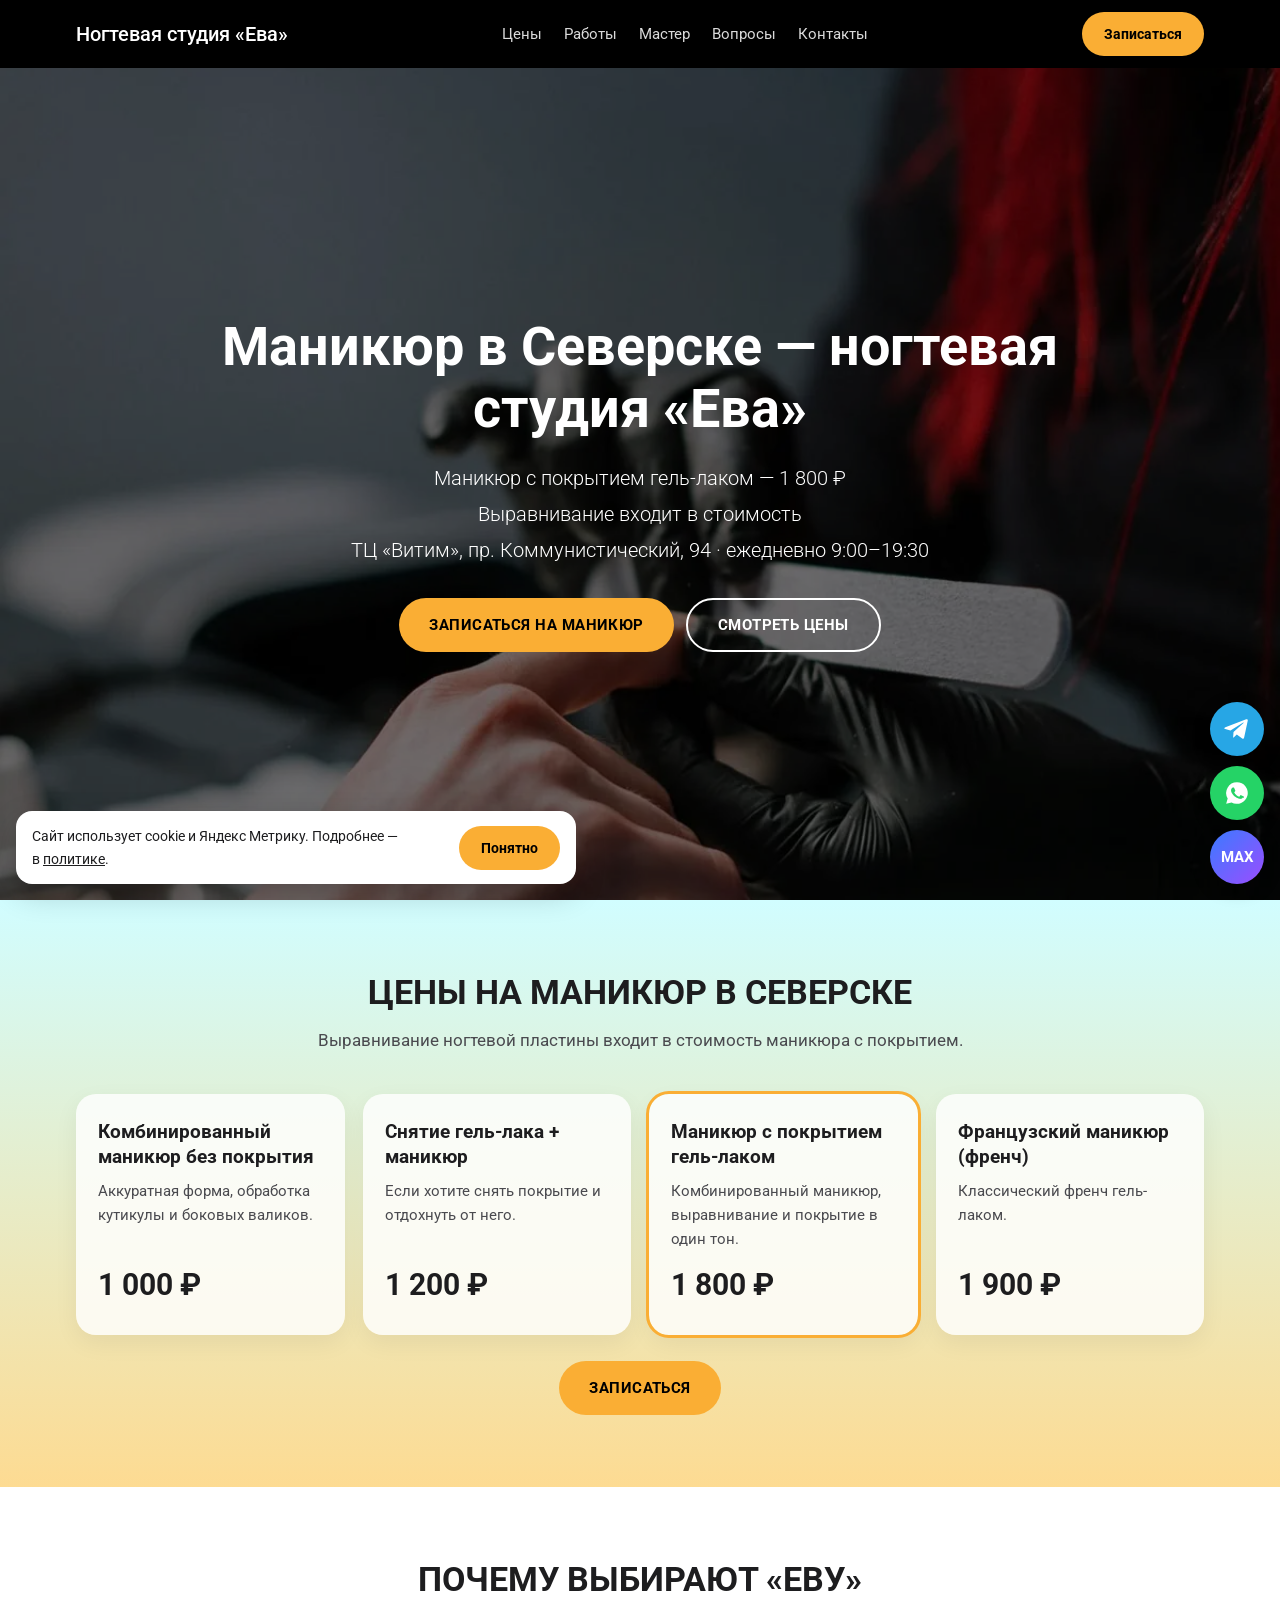
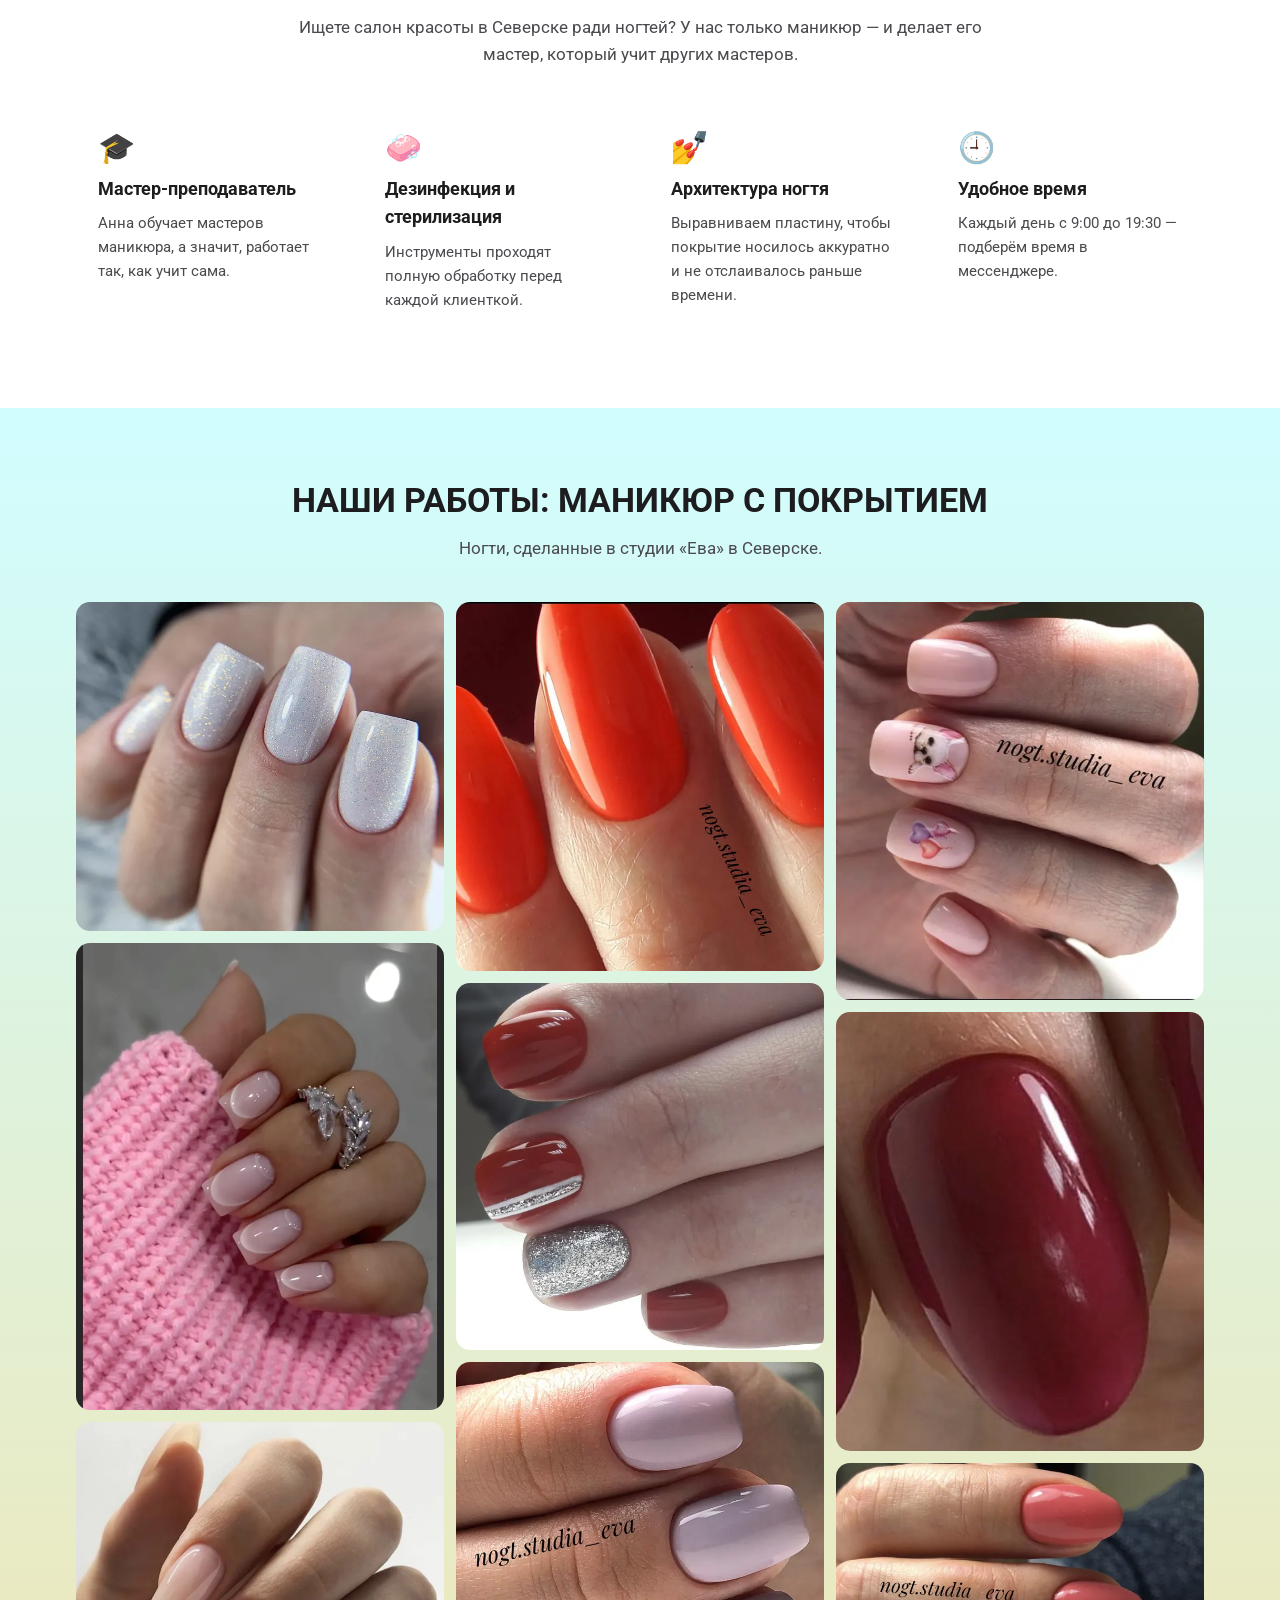
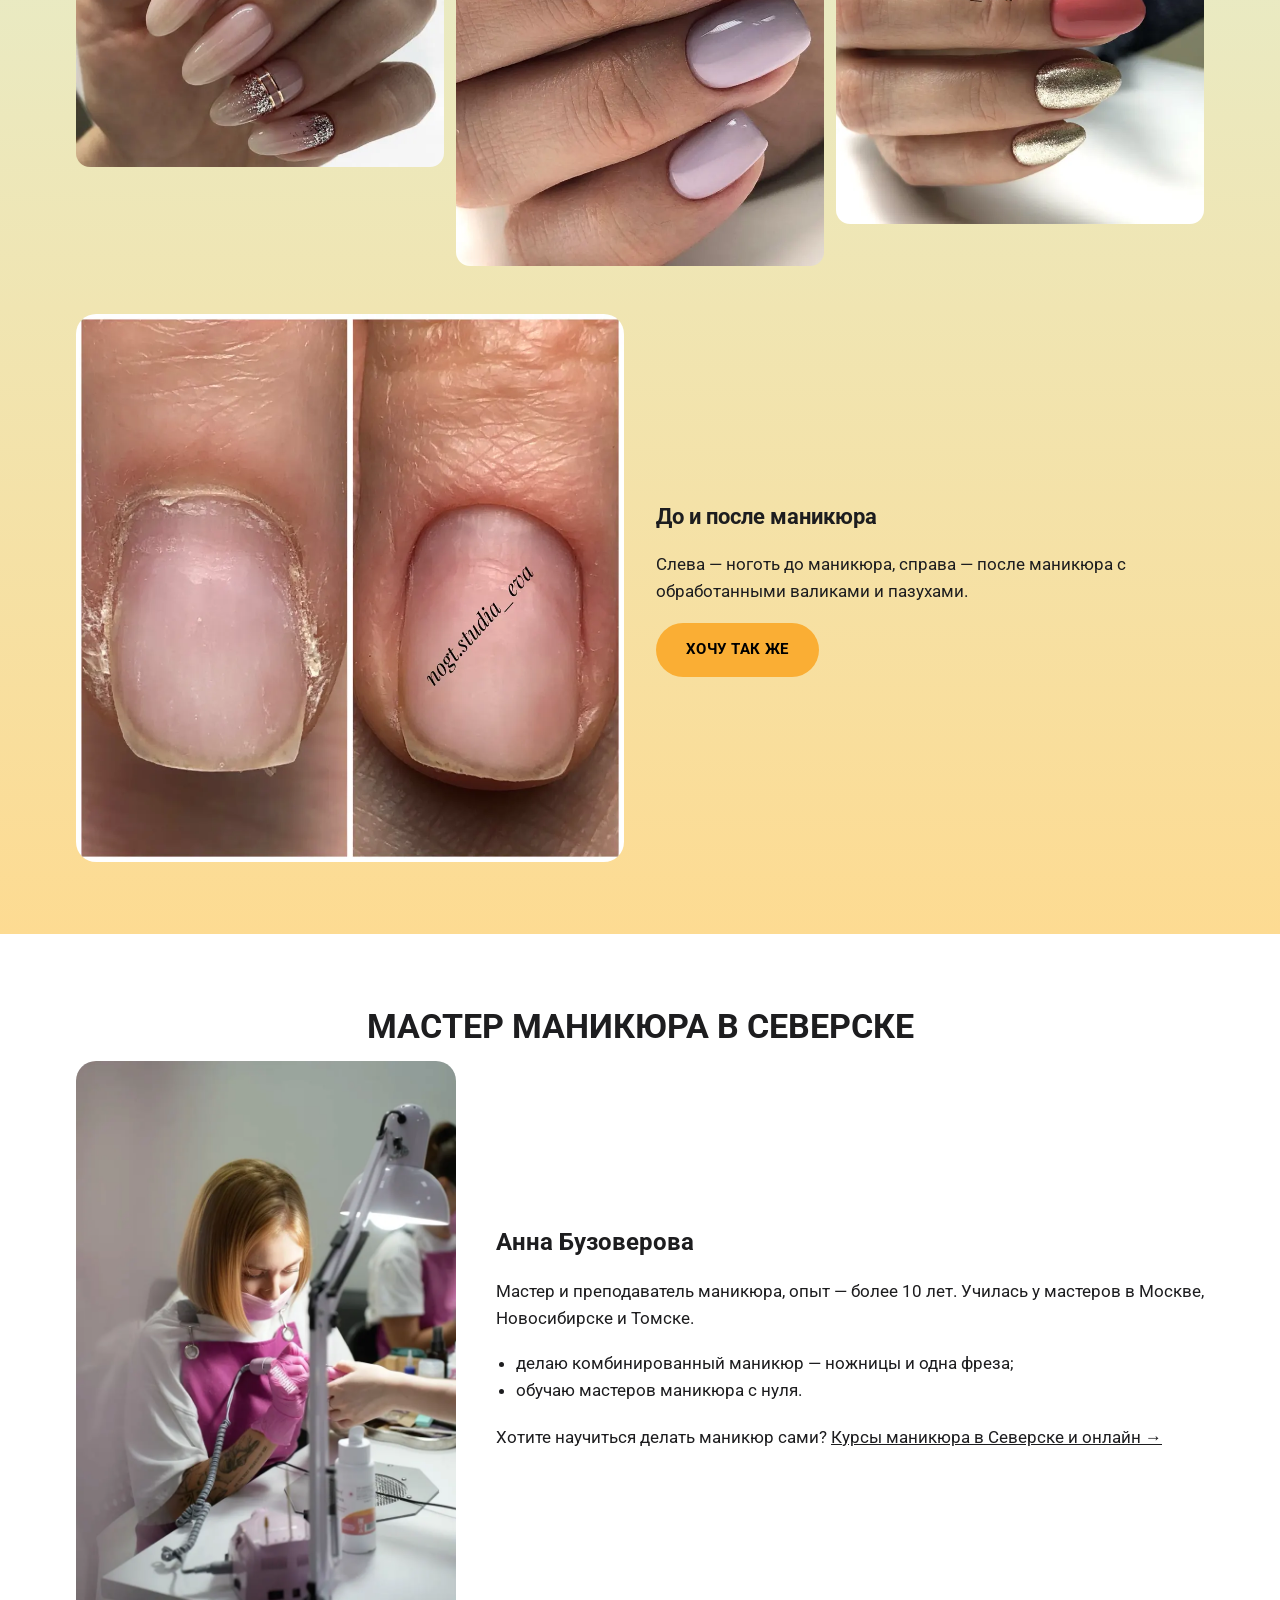
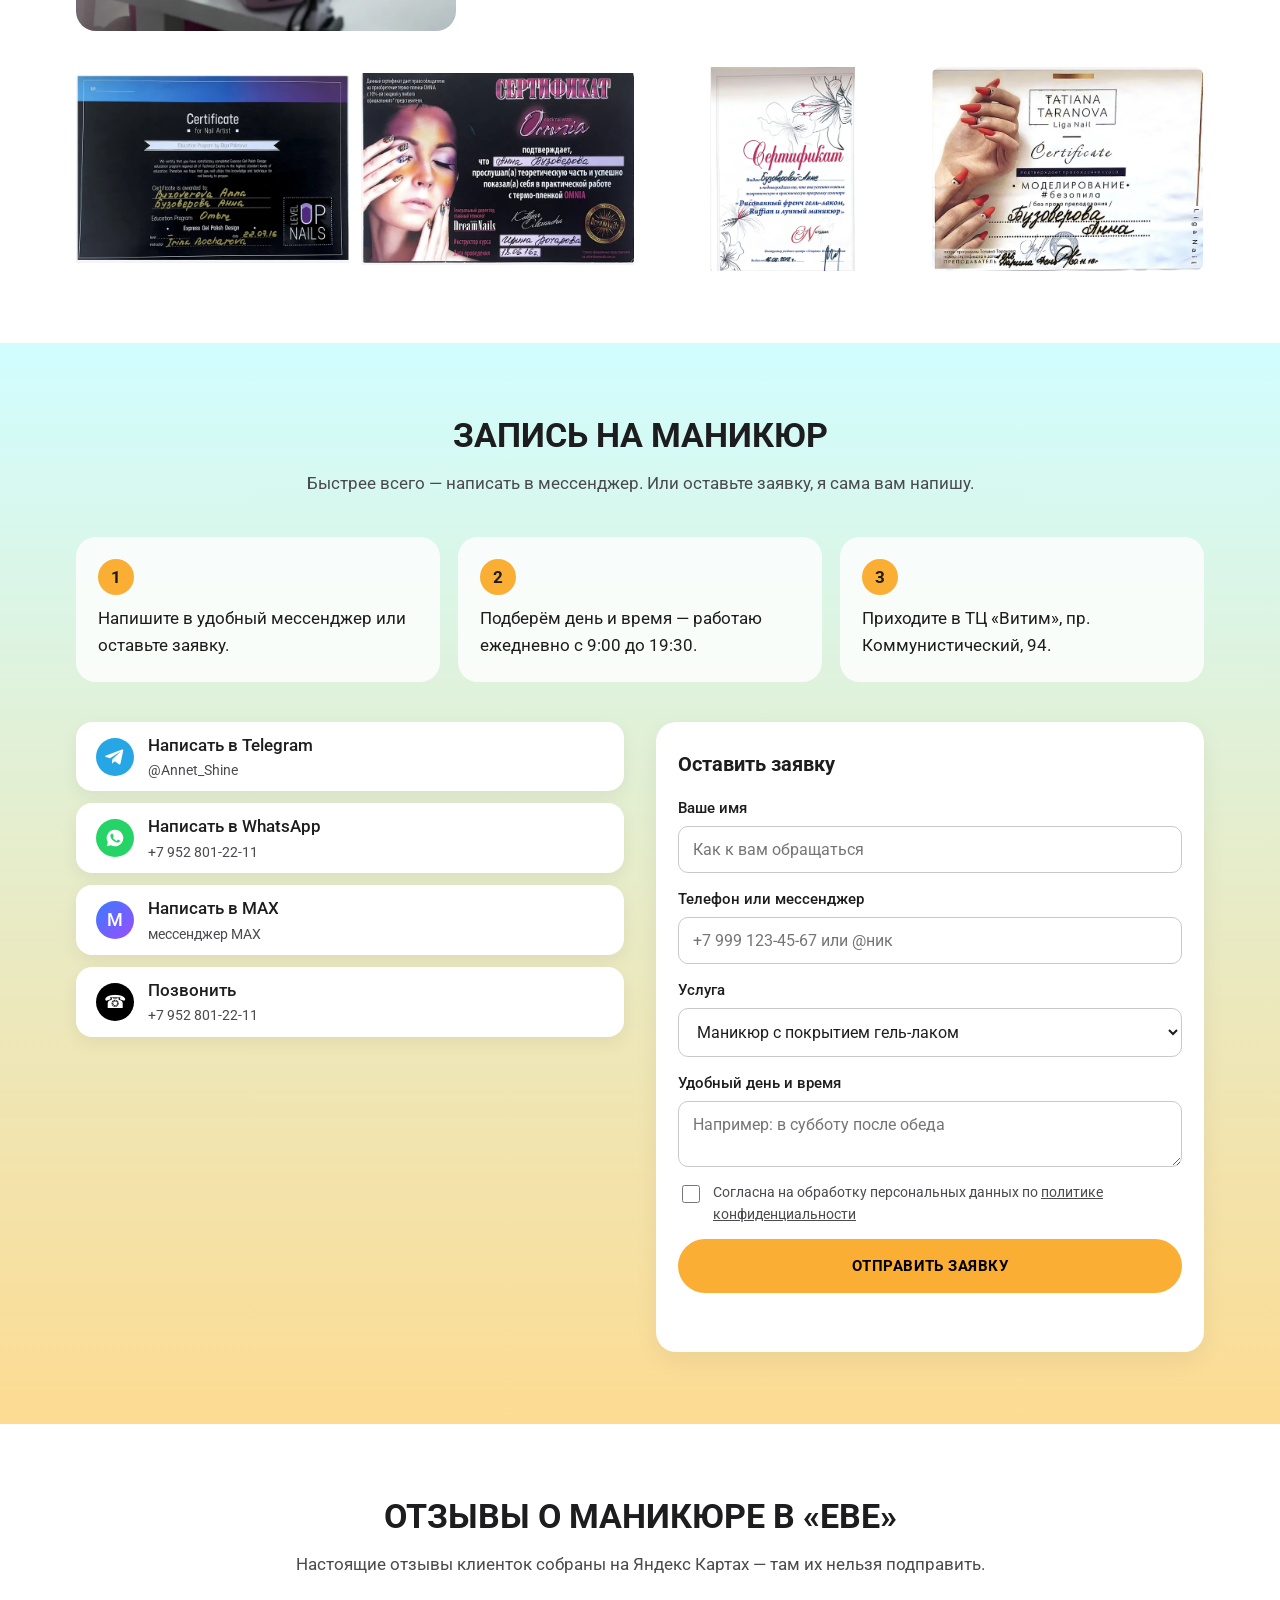
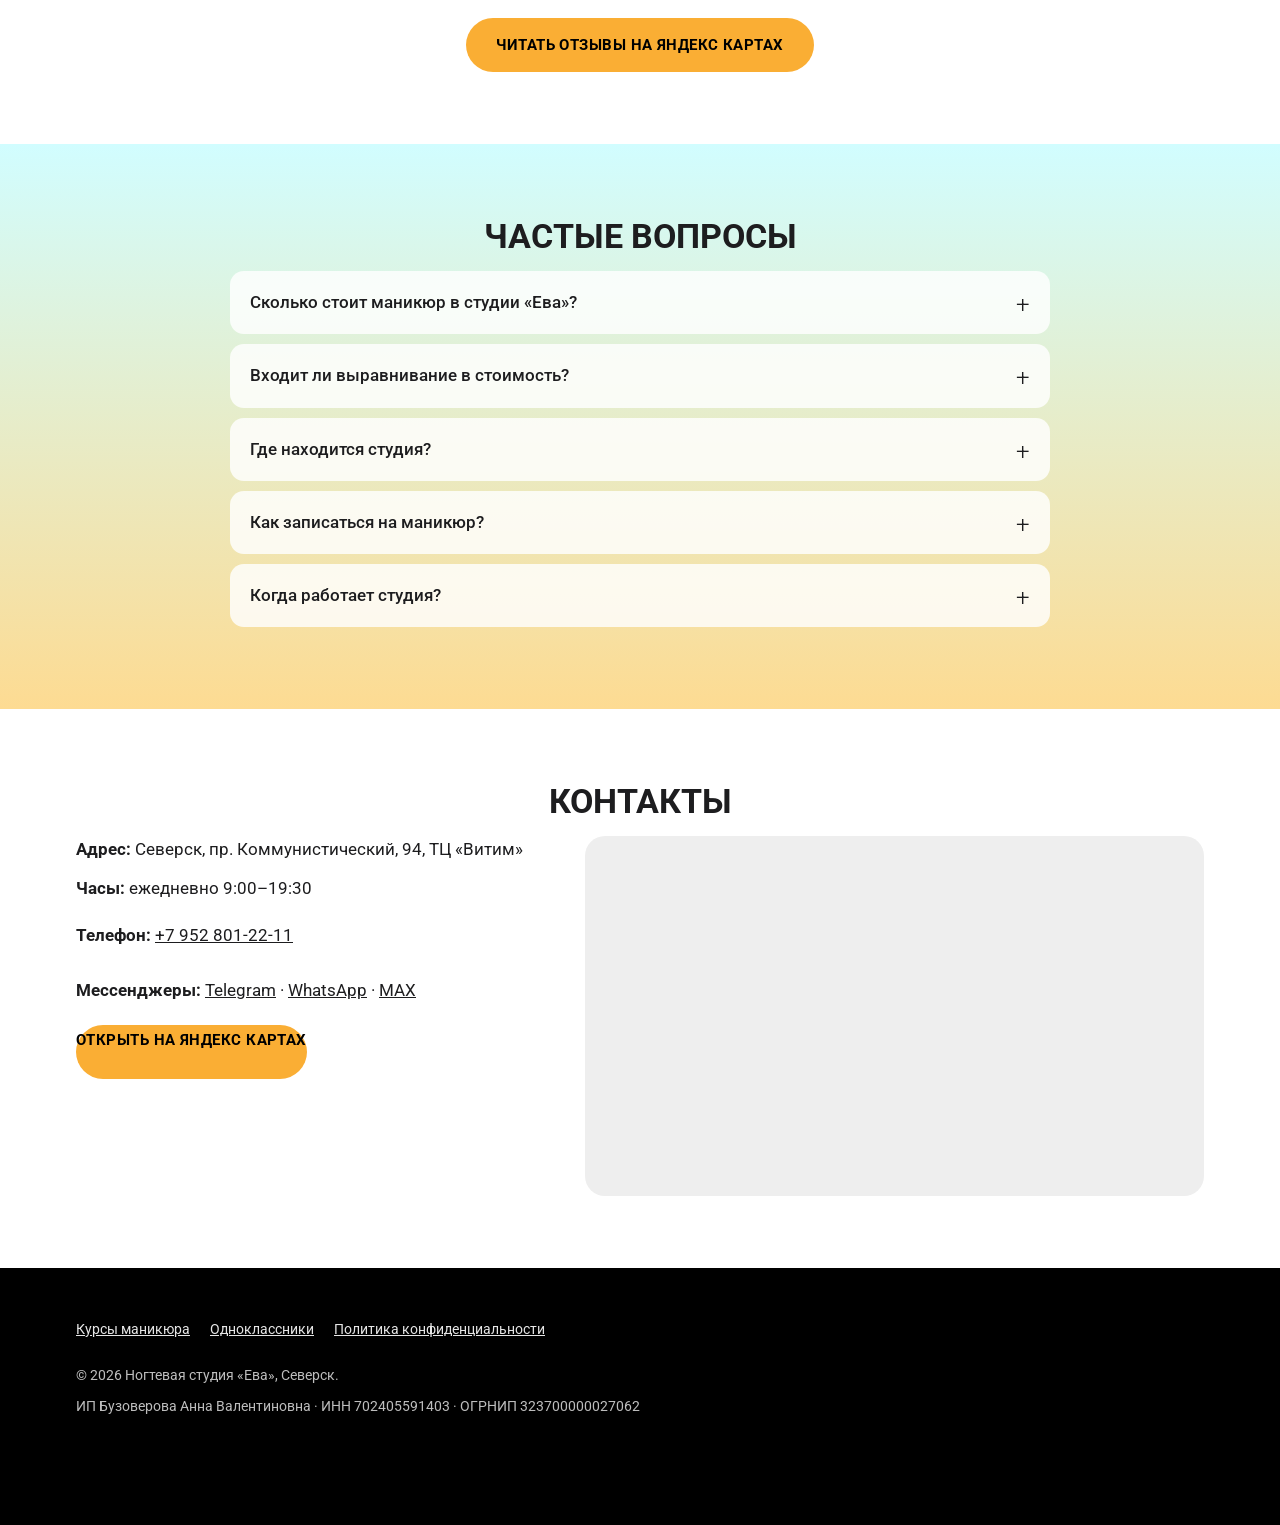
==== index.html @ d6775fb1 "Сайт услуг студии «Ева» в Северске (uslugi.eva-seversk.ru) Co-Authored-By: Claude Opus 5.5 <noreply@" ====
<!DOCTYPE html>
<html lang="ru">
<head>
    <meta charset="UTF-8">
    <meta name="viewport" content="width=device-width, initial-scale=1.0">
    <title>Маникюр в Северске — цены и запись | Ногтевая студия «Ева», ТЦ Витим</title>
    <meta name="description" content="Маникюр с покрытием гель-лаком в Северске — 1 800 ₽, без покрытия — 1 000 ₽. Ногтевая студия «Ева»: пр. Коммунистический, 94, ТЦ «Витим», ежедневно 9:00–19:30. Запись в Telegram, WhatsApp, MAX.">
    <link rel="canonical" href="https://uslugi.eva-seversk.ru/">
    <meta name="robots" content="index, follow">
    <meta name="theme-color" content="#000000">
    <link rel="icon" href="img/favicon.svg" type="image/svg+xml">

    <meta property="og:type" content="website">
    <meta property="og:locale" content="ru_RU">
    <meta property="og:site_name" content="Ногтевая студия «Ева»">
    <meta property="og:url" content="https://uslugi.eva-seversk.ru/">
    <meta property="og:title" content="Маникюр в Северске — ногтевая студия «Ева»">
    <meta property="og:description" content="Маникюр с покрытием гель-лаком — 1 800 ₽. ТЦ «Витим», пр. Коммунистический, 94. Запись в мессенджерах.">
    <meta property="og:image" content="https://uslugi.eva-seversk.ru/img/og.jpg">

    <link rel="preconnect" href="https://fonts.googleapis.com">
    <link rel="preconnect" href="https://fonts.gstatic.com" crossorigin>
    <link rel="stylesheet" href="https://fonts.googleapis.com/css2?family=Roboto:wght@300;400;500;700&display=swap">
    <link rel="preload" as="image" href="img/hero.webp" fetchpriority="high">
    <link rel="stylesheet" href="css/style.css?v=4">

    <!-- Разметка для Яндекса и Google: кто мы, где, когда работаем, цены -->
    <script type="application/ld+json">
    {
        "@context": "https://schema.org",
        "@type": "NailSalon",
        "name": "Ногтевая студия «Ева»",
        "url": "https://uslugi.eva-seversk.ru/",
        "image": "https://uslugi.eva-seversk.ru/img/og.jpg",
        "telephone": "+7-952-801-22-11",
        "priceRange": "1000–1900 ₽",
        "address": {
            "@type": "PostalAddress",
            "streetAddress": "пр. Коммунистический, 94, ТЦ «Витим»",
            "addressLocality": "Северск",
            "addressRegion": "Томская область",
            "addressCountry": "RU"
        },
        "openingHoursSpecification": [{
            "@type": "OpeningHoursSpecification",
            "dayOfWeek": ["Monday","Tuesday","Wednesday","Thursday","Friday","Saturday","Sunday"],
            "opens": "09:00",
            "closes": "19:30"
        }],
        "sameAs": [
            "https://yandex.ru/maps/org/yeva/164313909059/",
            "https://ok.ru/profile/566321707087",
            "https://eva-seversk.ru/"
        ],
        "hasOfferCatalog": {
            "@type": "OfferCatalog",
            "name": "Маникюр",
            "itemListElement": [
                {"@type": "Offer", "price": "1000", "priceCurrency": "RUB", "itemOffered": {"@type": "Service", "name": "Комбинированный маникюр без покрытия"}},
                {"@type": "Offer", "price": "1200", "priceCurrency": "RUB", "itemOffered": {"@type": "Service", "name": "Снятие гель-лака и маникюр"}},
                {"@type": "Offer", "price": "1800", "priceCurrency": "RUB", "itemOffered": {"@type": "Service", "name": "Маникюр с покрытием гель-лаком"}},
                {"@type": "Offer", "price": "1900", "priceCurrency": "RUB", "itemOffered": {"@type": "Service", "name": "Французский маникюр (френч)"}}
            ]
        }
    }
    </script>
    <script type="application/ld+json">
    {
        "@context": "https://schema.org",
        "@type": "FAQPage",
        "mainEntity": [
            {"@type": "Question", "name": "Сколько стоит маникюр в студии «Ева»?", "acceptedAnswer": {"@type": "Answer", "text": "Комбинированный маникюр без покрытия — 1 000 ₽, снятие гель-лака и маникюр — 1 200 ₽, маникюр с покрытием гель-лаком — 1 800 ₽, френч — 1 900 ₽."}},
            {"@type": "Question", "name": "Входит ли выравнивание в стоимость?", "acceptedAnswer": {"@type": "Answer", "text": "Да. Выравнивание ногтевой пластины входит в стоимость маникюра с покрытием — доплачивать не нужно."}},
            {"@type": "Question", "name": "Где находится студия?", "acceptedAnswer": {"@type": "Answer", "text": "Северск, пр. Коммунистический, 94, торговый центр «Витим»."}},
            {"@type": "Question", "name": "Как записаться на маникюр?", "acceptedAnswer": {"@type": "Answer", "text": "Напишите в Telegram, WhatsApp или MAX, позвоните по номеру +7 952 801-22-11 или оставьте заявку на сайте."}},
            {"@type": "Question", "name": "Когда работает студия?", "acceptedAnswer": {"@type": "Answer", "text": "Ежедневно с 9:00 до 19:30, по предварительной записи."}}
        ]
    }
    </script>

    <!-- Яндекс Метрика: включить, когда будет номер счётчика.
         Заменить METRIKA_ID здесь (3 места) и в js/main.js, затем снять комментарий.
    <script>
        (function(m,e,t,r,i,k,a){m[i]=m[i]||function(){(m[i].a=m[i].a||[]).push(arguments)};
        m[i].l=1*new Date();
        for (var j = 0; j < document.scripts.length; j++) {if (document.scripts[j].src === r) { return; }}
        k=e.createElement(t),a=e.getElementsByTagName(t)[0],k.async=1,k.src=r,a.parentNode.insertBefore(k,a)})
        (window, document,'script','https://mc.yandex.ru/metrika/tag.js?id=METRIKA_ID', 'ym');
        ym(METRIKA_ID, 'init', {ssr:true, clickmap:true, referrer: document.referrer, url: location.href, accurateTrackBounce:true, trackLinks:true});
    </script>
    <noscript><div><img src="https://mc.yandex.ru/watch/METRIKA_ID" style="position:absolute; left:-9999px;" alt=""></div></noscript>
    -->
</head>
<body>

    <header class="header">
        <div class="container">
            <a class="logo" href="#top">Ногтевая студия «Ева»</a>
            <nav class="nav" aria-label="Разделы">
                <a href="#ceny">Цены</a>
                <a href="#raboty">Работы</a>
                <a href="#master">Мастер</a>
                <a href="#voprosy">Вопросы</a>
                <a href="#kontakty">Контакты</a>
            </nav>
            <a class="btn btn-small" href="#zapis">Записаться</a>
        </div>
    </header>

    <main id="top">

        <!-- ===== ПЕРВЫЙ ЭКРАН ===== -->
        <section class="hero">
            <div class="container">
                <h1>Маникюр в Северске — ногтевая студия «Ева»</h1>
                <ul class="hero-list">
                    <li>Маникюр с покрытием гель-лаком — 1&nbsp;800&nbsp;₽</li>
                    <li>Выравнивание входит в стоимость</li>
                    <li>ТЦ «Витим», пр. Коммунистический, 94 · ежедневно 9:00–19:30</li>
                </ul>
                <div class="hero-actions">
                    <a class="btn" href="#zapis">Записаться на маникюр</a>
                    <a class="btn btn-ghost" href="#ceny">Смотреть цены</a>
                </div>
            </div>
        </section>

        <!-- ===== ЦЕНЫ ===== -->
        <section class="section" id="ceny">
            <div class="container">
                <h2 class="section-title">Цены на маникюр в Северске</h2>
                <p class="section-lead">Выравнивание ногтевой пластины входит в стоимость маникюра с покрытием.</p>
                <div class="prices">
                    <div class="price reveal">
                        <h3>Комбинированный маникюр без покрытия</h3>
                        <p>Аккуратная форма, обработка кутикулы и боковых валиков.</p>
                        <div class="sum">1&nbsp;000&nbsp;₽</div>
                    </div>
                    <div class="price reveal">
                        <h3>Снятие гель-лака + маникюр</h3>
                        <p>Если хотите снять покрытие и отдохнуть от него.</p>
                        <div class="sum">1&nbsp;200&nbsp;₽</div>
                    </div>
                    <div class="price main reveal">
                        <h3>Маникюр с покрытием гель-лаком</h3>
                        <p>Комбинированный маникюр, выравнивание и покрытие в один тон.</p>
                        <div class="sum">1&nbsp;800&nbsp;₽</div>
                    </div>
                    <div class="price reveal">
                        <h3>Французский маникюр (френч)</h3>
                        <p>Классический френч гель-лаком.</p>
                        <div class="sum">1&nbsp;900&nbsp;₽</div>
                    </div>
                </div>
                <p class="note"><a class="btn" href="#zapis">Записаться</a></p>
            </div>
        </section>

        <!-- ===== ПОЧЕМУ К НАМ ===== -->
        <section class="section plain" id="pochemu">
            <div class="container">
                <h2 class="section-title">Почему выбирают «Еву»</h2>
                <p class="section-lead">Ищете салон красоты в Северске ради ногтей? У нас только маникюр — и делает его мастер, который учит других мастеров.</p>
                <div class="features">
                    <div class="feature reveal">
                        <div class="ic" aria-hidden="true">🎓</div>
                        <h3>Мастер-преподаватель</h3>
                        <p>Анна обучает мастеров маникюра, а значит, работает так, как учит сама.</p>
                    </div>
                    <div class="feature reveal">
                        <div class="ic" aria-hidden="true">🧼</div>
                        <h3>Дезинфекция и стерилизация</h3>
                        <p>Инструменты проходят полную обработку перед каждой клиенткой.</p>
                    </div>
                    <div class="feature reveal">
                        <div class="ic" aria-hidden="true">💅</div>
                        <h3>Архитектура ногтя</h3>
                        <p>Выравниваем пластину, чтобы покрытие носилось аккуратно и не отслаивалось раньше времени.</p>
                    </div>
                    <div class="feature reveal">
                        <div class="ic" aria-hidden="true">🕘</div>
                        <h3>Удобное время</h3>
                        <p>Каждый день с 9:00 до 19:30 — подберём время в мессенджере.</p>
                    </div>
                </div>
            </div>
        </section>

        <!-- ===== РАБОТЫ ===== -->
        <section class="section" id="raboty">
            <div class="container">
                <h2 class="section-title">Наши работы: маникюр с покрытием</h2>
                <p class="section-lead">Ногти, сделанные в студии «Ева» в Северске.</p>
                <div class="gallery">
                    <figure><img src="img/rabota-1.webp" width="700" height="626" loading="lazy" alt="Маникюр с покрытием гель-лаком: белый с перламутром, квадратная форма"></figure>
                    <figure><img src="img/rabota-2.webp" width="700" height="887" loading="lazy" alt="Нежно-розовый маникюр гель-лаком на коротких ногтях"></figure>
                    <figure><img src="img/rabota-3.webp" width="640" height="600" loading="lazy" alt="Бежевый маникюр с дизайном на одном ногте"></figure>
                    <figure><img src="img/rabota-4.webp" width="700" height="702" loading="lazy" alt="Яркий красно-оранжевый маникюр гель-лаком"></figure>
                    <figure><img src="img/rabota-5.webp" width="700" height="698" loading="lazy" alt="Бордовый маникюр с серебряными акцентами"></figure>
                    <figure><img src="img/rabota-6.webp" width="700" height="958" loading="lazy" alt="Сиреневый маникюр гель-лаком, овальная форма"></figure>
                    <figure><img src="img/rabota-7.webp" width="592" height="640" loading="lazy" alt="Светлый маникюр с рисунком мишки и сердечка"></figure>
                    <figure><img src="img/rabota-8.webp" width="700" height="835" loading="lazy" alt="Глубокий вишнёвый маникюр крупным планом"></figure>
                    <figure><img src="img/rabota-9.webp" width="700" height="687" loading="lazy" alt="Коралловый маникюр с золотыми ногтями-акцентами"></figure>
                </div>

                <div class="before-after reveal">
                    <img src="img/do-posle.webp" width="1000" height="1000" loading="lazy" alt="Ноготь до и после маникюра: слева до процедуры, справа после, с обработанными валиками и пазухами">
                    <div>
                        <h3>До и после маникюра</h3>
                        <p>Слева — ноготь до маникюра, справа — после маникюра с обработанными валиками и пазухами.</p>
                        <a class="btn" href="#zapis">Хочу так же</a>
                    </div>
                </div>
            </div>
        </section>

        <!-- ===== МАСТЕР ===== -->
        <section class="section plain" id="master">
            <div class="container">
                <h2 class="section-title">Мастер маникюра в Северске</h2>
                <div class="master reveal">
                    <img src="img/anna.webp" width="800" height="1200" loading="lazy" alt="Анна Бузоверова, мастер маникюра студии «Ева», за работой">
                    <div>
                        <h3>Анна Бузоверова</h3>
                        <p>Мастер и преподаватель маникюра, опыт — более 10 лет. Училась у мастеров в Москве, Новосибирске и Томске.</p>
                        <ul>
                            <li>делаю комбинированный маникюр — ножницы и одна фреза;</li>
                            <li>обучаю мастеров маникюра с нуля.</li>
                        </ul>
                        <p>Хотите научиться делать маникюр сами? <a href="https://eva-seversk.ru/?utm_source=uslugi-site&amp;utm_medium=referral&amp;utm_campaign=uslugi-to-kurs&amp;utm_content=master">Курсы маникюра в Северске и онлайн →</a></p>
                    </div>
                </div>
                <div class="diplomy">
                    <img src="img/diplom-1.webp" width="700" height="482" loading="lazy" alt="Сертификат Анны Бузоверовой о повышении квалификации по маникюру">
                    <img src="img/diplom-2.webp" width="700" height="494" loading="lazy" alt="Сертификат Анны Бузоверовой об обучении маникюру">
                    <img src="img/diplom-3.webp" width="700" height="989" loading="lazy" alt="Сертификат Анны Бузоверовой: рисованный френч гель-лаком">
                    <img src="img/diplom-4.webp" width="700" height="528" loading="lazy" alt="Сертификат Анны Бузоверовой: моделирование ногтей">
                </div>
            </div>
        </section>

        <!-- ===== ЗАПИСЬ ===== -->
        <section class="section" id="zapis">
            <div class="container">
                <h2 class="section-title">Запись на маникюр</h2>
                <p class="section-lead">Быстрее всего — написать в мессенджер. Или оставьте заявку, я сама вам напишу.</p>
                <div class="steps">
                    <div class="step"><p>Напишите в удобный мессенджер или оставьте заявку.</p></div>
                    <div class="step"><p>Подберём день и время — работаю ежедневно с 9:00 до 19:30.</p></div>
                    <div class="step"><p>Приходите в ТЦ «Витим», пр. Коммунистический, 94.</p></div>
                </div>

                <div class="zapis">
                    <div class="messengers">
                        <a class="mbtn tg" href="https://t.me/Annet_Shine" target="_blank" rel="noopener">
                            <span class="dot" aria-hidden="true"><svg viewBox="0 0 24 24" width="20" height="20" fill="#fff"><path d="M21.9 4.3 18.6 19.8c-.2 1.1-.9 1.4-1.8.9l-5-3.7-2.4 2.3c-.3.3-.5.5-1 .5l.4-5.1 9.2-8.3c.4-.4-.1-.6-.6-.2L6 13.4l-4.9-1.5c-1.1-.3-1.1-1.1.2-1.6L20.5 3c.9-.3 1.7.2 1.4 1.3z"/></svg></span>
                            <span>Написать в Telegram<small>@Annet_Shine</small></span>
                        </a>
                        <a class="mbtn wa" href="https://wa.me/79528012211?text=%D0%97%D0%B4%D1%80%D0%B0%D0%B2%D1%81%D1%82%D0%B2%D1%83%D0%B9%D1%82%D0%B5!%20%D0%A5%D0%BE%D1%87%D1%83%20%D0%B7%D0%B0%D0%BF%D0%B8%D1%81%D0%B0%D1%82%D1%8C%D1%81%D1%8F%20%D0%BD%D0%B0%20%D0%BC%D0%B0%D0%BD%D0%B8%D0%BA%D1%8E%D1%80" target="_blank" rel="noopener">
                            <span class="dot" aria-hidden="true"><svg viewBox="0 0 24 24" width="20" height="20" fill="#fff"><path d="M12 2a10 10 0 0 0-8.6 15.1L2 22l5-1.3A10 10 0 1 0 12 2zm5.4 14.2c-.2.6-1.3 1.2-1.8 1.2-.5.1-1 .2-3.3-.7-2.8-1.1-4.6-4-4.7-4.2-.1-.2-1.1-1.5-1.1-2.9s.7-2 1-2.3c.3-.3.6-.3.8-.3h.6c.2 0 .4 0 .6.5l.9 2.1c.1.2.1.4 0 .5l-.3.5-.4.5c-.1.1-.3.3-.1.6.2.3.8 1.3 1.7 2.1 1.2 1 2.1 1.4 2.4 1.5.3.1.5.1.6-.1l.9-1.1c.2-.3.4-.2.6-.1l2 1c.3.1.5.2.5.3.1.2.1.7-.1 1.3z"/></svg></span>
                            <span>Написать в WhatsApp<small>+7 952 801-22-11</small></span>
                        </a>
                        <a class="mbtn mx" href="https://max.ru/u/f9LHodD0cOId93Xblo8Fhbienb6esVl0sAKuTxbkO8DlSiCNzYPVZ152Q" target="_blank" rel="noopener">
                            <span class="dot" aria-hidden="true">M</span>
                            <span>Написать в MAX<small>мессенджер MAX</small></span>
                        </a>
                        <a class="mbtn ph" href="tel:+79528012211">
                            <span class="dot" aria-hidden="true">☎</span>
                            <span>Позвонить<small>+7 952 801-22-11</small></span>
                        </a>
                    </div>

                    <form class="form" id="zayavka-form" action="#" method="post">
                        <h3>Оставить заявку</h3>
                        <label>
                            Ваше имя
                            <input type="text" name="name" placeholder="Как к вам обращаться" autocomplete="given-name" required>
                        </label>
                        <label>
                            Телефон или мессенджер
                            <input type="text" name="contact" placeholder="+7 999 123-45-67 или @ник" autocomplete="tel" required>
                        </label>
                        <label>
                            Услуга
                            <select name="usluga">
                                <option>Маникюр с покрытием гель-лаком</option>
                                <option>Комбинированный маникюр без покрытия</option>
                                <option>Снятие гель-лака + маникюр</option>
                                <option>Французский маникюр (френч)</option>
                                <option>Пока не знаю — нужна консультация</option>
                            </select>
                        </label>
                        <label>
                            Удобный день и время
                            <textarea name="comment" rows="2" placeholder="Например: в субботу после обеда"></textarea>
                        </label>
                        <label class="soglasie">
                            <input type="checkbox" name="soglasie" required>
                            <span>Согласна на&nbsp;обработку персональных данных по&nbsp;<a href="politika.html" target="_blank">политике конфиденциальности</a></span>
                        </label>
                        <button type="submit" class="btn">Отправить заявку</button>
                        <p class="form-status" id="form-status" role="status" aria-live="polite"></p>
                    </form>
                </div>
            </div>
        </section>

        <!-- ===== ОТЗЫВЫ ===== -->
        <section class="section plain" id="otzyvy">
            <div class="container reviews-cta">
                <h2 class="section-title">Отзывы о маникюре в «Еве»</h2>
                <p class="section-lead">Настоящие отзывы клиенток собраны на Яндекс Картах — там их нельзя подправить.</p>
                <a class="btn" href="https://yandex.ru/maps/org/yeva/164313909059/reviews/" target="_blank" rel="noopener">Читать отзывы на Яндекс Картах</a>
            </div>
        </section>

        <!-- ===== ВОПРОСЫ ===== -->
        <section class="section" id="voprosy">
            <div class="container">
                <h2 class="section-title">Частые вопросы</h2>
                <div class="faq">
                    <details><summary>Сколько стоит маникюр в студии «Ева»?</summary>
                        <p>Комбинированный маникюр без покрытия — 1&nbsp;000&nbsp;₽, снятие гель-лака и маникюр — 1&nbsp;200&nbsp;₽, маникюр с покрытием гель-лаком — 1&nbsp;800&nbsp;₽, френч — 1&nbsp;900&nbsp;₽.</p></details>
                    <details><summary>Входит ли выравнивание в стоимость?</summary>
                        <p>Да. Выравнивание ногтевой пластины входит в стоимость маникюра с покрытием — доплачивать не нужно.</p></details>
                    <details><summary>Где находится студия?</summary>
                        <p>Северск, пр. Коммунистический, 94, торговый центр «Витим».</p></details>
                    <details><summary>Как записаться на маникюр?</summary>
                        <p>Напишите в Telegram, WhatsApp или MAX, позвоните по номеру +7 952 801-22-11 или оставьте заявку на сайте.</p></details>
                    <details><summary>Когда работает студия?</summary>
                        <p>Ежедневно с 9:00 до 19:30, по предварительной записи.</p></details>
                </div>
            </div>
        </section>

        <!-- ===== КОНТАКТЫ ===== -->
        <section class="section plain" id="kontakty">
            <div class="container">
                <h2 class="section-title">Контакты</h2>
                <div class="kontakty">
                    <div>
                        <p><strong>Адрес:</strong> Северск, пр. Коммунистический, 94, ТЦ «Витим»</p>
                        <p><strong>Часы:</strong> ежедневно 9:00–19:30</p>
                        <p><strong>Телефон:</strong> <a href="tel:+79528012211">+7 952 801-22-11</a></p>
                        <p><strong>Мессенджеры:</strong>
                            <a href="https://t.me/Annet_Shine" target="_blank" rel="noopener">Telegram</a> ·
                            <a href="https://wa.me/79528012211" target="_blank" rel="noopener">WhatsApp</a> ·
                            <a href="https://max.ru/u/f9LHodD0cOId93Xblo8Fhbienb6esVl0sAKuTxbkO8DlSiCNzYPVZ152Q" target="_blank" rel="noopener">MAX</a></p>
                        <p><a class="btn" href="https://yandex.ru/maps/org/yeva/164313909059/" target="_blank" rel="noopener">Открыть на Яндекс Картах</a></p>
                    </div>
                    <iframe class="map" src="https://yandex.ru/map-widget/v1/org/yeva/164313909059/" loading="lazy" title="Ногтевая студия «Ева» на Яндекс Картах" allowfullscreen></iframe>
                </div>
            </div>
        </section>
    </main>

    <footer class="footer">
        <div class="container">
            <div class="links">
                <a href="https://eva-seversk.ru/?utm_source=uslugi-site&amp;utm_medium=referral&amp;utm_campaign=uslugi-to-kurs&amp;utm_content=footer">Курсы маникюра</a>
                <a href="https://ok.ru/profile/566321707087" target="_blank" rel="noopener">Одноклассники</a>
                <a href="politika.html">Политика конфиденциальности</a>
            </div>
            <p>© 2026 Ногтевая студия «Ева», Северск.</p>
            <p>ИП Бузоверова Анна Валентиновна · ИНН 702405591403 · ОГРНИП 323700000027062</p>
        </div>
    </footer>

    <!-- Плавающие кнопки мессенджеров -->
    <div class="float" aria-label="Написать в мессенджер">
        <a class="tg" style="background:#27a6e5" href="https://t.me/Annet_Shine" target="_blank" rel="noopener" aria-label="Telegram"><svg viewBox="0 0 24 24"><path d="M21.9 4.3 18.6 19.8c-.2 1.1-.9 1.4-1.8.9l-5-3.7-2.4 2.3c-.3.3-.5.5-1 .5l.4-5.1 9.2-8.3c.4-.4-.1-.6-.6-.2L6 13.4l-4.9-1.5c-1.1-.3-1.1-1.1.2-1.6L20.5 3c.9-.3 1.7.2 1.4 1.3z"/></svg></a>
        <a class="wa" style="background:#25d366" href="https://wa.me/79528012211" target="_blank" rel="noopener" aria-label="WhatsApp"><svg viewBox="0 0 24 24"><path d="M12 2a10 10 0 0 0-8.6 15.1L2 22l5-1.3A10 10 0 1 0 12 2zm5.4 14.2c-.2.6-1.3 1.2-1.8 1.2-.5.1-1 .2-3.3-.7-2.8-1.1-4.6-4-4.7-4.2-.1-.2-1.1-1.5-1.1-2.9s.7-2 1-2.3c.3-.3.6-.3.8-.3h.6c.2 0 .4 0 .6.5l.9 2.1c.1.2.1.4 0 .5l-.3.5-.4.5c-.1.1-.3.3-.1.6.2.3.8 1.3 1.7 2.1 1.2 1 2.1 1.4 2.4 1.5.3.1.5.1.6-.1l.9-1.1c.2-.3.4-.2.6-.1l2 1c.3.1.5.2.5.3.1.2.1.7-.1 1.3z"/></svg></a>
        <a class="mx" style="background:linear-gradient(135deg,#3a7bff,#9b4dff)" href="https://max.ru/u/f9LHodD0cOId93Xblo8Fhbienb6esVl0sAKuTxbkO8DlSiCNzYPVZ152Q" target="_blank" rel="noopener" aria-label="MAX">MAX</a>
    </div>

    <div class="cookie" id="cookie" hidden>
        <p>Сайт использует cookie и&nbsp;Яндекс Метрику. Подробнее&nbsp;— в&nbsp;<a href="politika.html">политике</a>.</p>
        <button type="button" class="btn btn-small" id="cookie-ok">Понятно</button>
    </div>

    <script src="js/main.js?v=1"></script>
</body>
</html>
---- css/style.css ----
/* =========================================================
   Ногтевая студия «Ева» — услуги маникюра в Северске
   Визуал перенесён с сайта на Тильде:
   чёрная шапка и подвал, тёмный первый экран с фото,
   жёлто-голубой градиент, жёлтые кнопки-«таблетки», Roboto.
   ========================================================= */

:root {
    --black:    #000000;
    --white:    #ffffff;
    --yellow:   #faae34;   /* кнопки, как на Тильде */
    --yellow-d: #e89a1c;
    --sand:     #fddb92;   /* низ градиента */
    --sky:      #d1fdff;   /* верх градиента */
    --ink:      #1d1d1f;
    --ink-soft: #4a4a4f;
    --card:     rgba(255, 255, 255, 0.82);
    --radius:   20px;
    --font:     "Roboto", -apple-system, "Segoe UI", Arial, sans-serif;
}

* { box-sizing: border-box; }
html { scroll-behavior: smooth; }
body {
    margin: 0;
    font: 400 17px/1.6 var(--font);
    color: var(--ink);
    background: var(--white);
}
img { max-width: 100%; height: auto; display: block; }
a { color: inherit; }

.container { width: 100%; max-width: 1160px; margin: 0 auto; padding: 0 16px; }

/* ---------- Кнопки ---------- */
.btn {
    display: inline-flex; align-items: center; justify-content: center; gap: 8px;
    min-height: 54px; padding: 0 30px;
    border: 0; border-radius: 30px;
    background: var(--yellow); color: var(--black);
    font: 700 15px/1 var(--font); text-transform: uppercase; letter-spacing: .03em;
    text-decoration: none; cursor: pointer;
    transition: background .2s, transform .2s;
}
.btn:hover { background: var(--yellow-d); transform: translateY(-1px); }
.btn:focus-visible { outline: 3px solid var(--black); outline-offset: 3px; }
.btn-small { min-height: 44px; padding: 0 22px; font-size: 14px; text-transform: none; letter-spacing: 0; }
.btn-ghost { background: transparent; color: var(--white); border: 2px solid var(--white); }
.btn-ghost:hover { background: rgba(255,255,255,.12); }

/* ---------- Шапка ---------- */
.header { background: var(--black); color: var(--white); position: sticky; top: 0; z-index: 20; }
.header .container { display: flex; align-items: center; justify-content: space-between; gap: 12px; min-height: 68px; }
.logo { font-size: 20px; font-weight: 500; text-decoration: none; white-space: nowrap; }
.nav { display: flex; gap: 22px; }
.nav a { color: #d9d9d9; text-decoration: none; font-size: 15px; }
.nav a:hover { color: var(--yellow); }
@media (max-width: 860px) { .nav { display: none; } .logo { font-size: 17px; } }

/* ---------- Первый экран ---------- */
.hero {
    position: relative; min-height: calc(100svh - 68px);
    display: flex; align-items: center; text-align: center; color: var(--white);
    background: #111 url("../img/hero.webp") center 40% / cover no-repeat;
}
.hero::before { content: ""; position: absolute; inset: 0; background: rgba(0, 0, 0, .55); }
.hero .container { position: relative; padding-top: 60px; padding-bottom: 60px; }
.hero h1 { font-size: clamp(30px, 5.4vw, 54px); line-height: 1.15; font-weight: 700; margin: 0 auto 22px; max-width: 900px; }
.hero-list { list-style: none; padding: 0; margin: 0 auto 32px; font-weight: 300; font-size: clamp(17px, 2vw, 20px); }
.hero-list li { margin: 4px 0; }
.hero-actions { display: flex; flex-wrap: wrap; gap: 12px; justify-content: center; }

/* ---------- Секции с градиентом Тильды ---------- */
.section { padding: 72px 0; background: linear-gradient(0turn, var(--sand) 0%, var(--sky) 100%); }
.section.plain { background: var(--white); }
.section-title {
    text-align: center; text-transform: uppercase; font-weight: 700;
    font-size: clamp(24px, 3.4vw, 34px); line-height: 1.2; margin: 0 0 14px;
}
.section-lead { text-align: center; color: var(--ink-soft); max-width: 720px; margin: 0 auto 40px; }

/* ---------- Цены ---------- */
.prices { display: grid; grid-template-columns: repeat(auto-fit, minmax(240px, 1fr)); gap: 18px; }
.price {
    background: var(--card); border-radius: var(--radius); padding: 26px 22px;
    display: flex; flex-direction: column; gap: 10px; box-shadow: 0 8px 24px rgba(0,0,0,.06);
}
.price h3 { margin: 0; font-size: 19px; line-height: 1.3; }
.price p { margin: 0; color: var(--ink-soft); font-size: 15px; flex: 1; }
.price .sum { font-size: 30px; font-weight: 700; }
.price.main { outline: 3px solid var(--yellow); }
.note { text-align: center; margin: 26px 0 0; color: var(--ink-soft); font-size: 15px; }

/* ---------- Преимущества ---------- */
.features { display: grid; grid-template-columns: repeat(auto-fit, minmax(240px, 1fr)); gap: 18px; }
.feature { background: var(--card); border-radius: var(--radius); padding: 24px 22px; }
.feature .ic { font-size: 30px; line-height: 1; }
.feature h3 { margin: 12px 0 8px; font-size: 18px; }
.feature p { margin: 0; color: var(--ink-soft); font-size: 15px; }

/* ---------- Работы ---------- */
/* Колонки разной высоты: каждое фото показывается целиком, без обрезки */
.gallery { columns: 3; column-gap: 12px; }
.gallery figure { margin: 0 0 12px; border-radius: 14px; overflow: hidden; break-inside: avoid; }
.gallery img { width: 100%; }
@media (max-width: 560px) { .gallery { columns: 2; } }
.before-after { display: grid; grid-template-columns: 1fr 1fr; gap: 32px; align-items: center; margin-top: 48px; }
.before-after img { border-radius: var(--radius); }
.before-after h3 { font-size: 22px; margin: 0 0 10px; }
@media (max-width: 760px) { .before-after { grid-template-columns: 1fr; gap: 18px; } }

/* ---------- О мастере ---------- */
.master { display: grid; grid-template-columns: 380px 1fr; gap: 40px; align-items: center; }
.master img { border-radius: var(--radius); }
.master h3 { font-size: 24px; margin: 0 0 12px; }
.master ul { padding-left: 20px; margin: 12px 0 20px; }
@media (max-width: 860px) { .master { grid-template-columns: 1fr; } .master img { max-width: 420px; margin: 0 auto; } }
.diplomy { display: grid; grid-template-columns: repeat(4, 1fr); gap: 12px; margin-top: 36px; }
.diplomy img { border-radius: 10px; background: #fff; aspect-ratio: 4/3; object-fit: contain; width: 100%; }
@media (max-width: 760px) { .diplomy { grid-template-columns: repeat(2, 1fr); } }

/* ---------- Запись ---------- */
.steps { display: grid; grid-template-columns: repeat(3, 1fr); gap: 18px; margin-bottom: 40px; counter-reset: s; }
.step { background: var(--card); border-radius: var(--radius); padding: 22px; counter-increment: s; }
.step::before {
    content: counter(s); display: inline-flex; width: 36px; height: 36px; border-radius: 50%;
    align-items: center; justify-content: center; background: var(--yellow); font-weight: 700; margin-bottom: 10px;
}
.step p { margin: 0; }
@media (max-width: 760px) { .steps { grid-template-columns: 1fr; } }

.zapis { display: grid; grid-template-columns: 1fr 1fr; gap: 32px; align-items: start; }
@media (max-width: 860px) { .zapis { grid-template-columns: 1fr; } }
.messengers { display: grid; gap: 12px; }
.mbtn {
    display: flex; align-items: center; gap: 14px; min-height: 60px; padding: 10px 20px;
    border-radius: 16px; background: var(--white); text-decoration: none; font-weight: 500;
    box-shadow: 0 6px 18px rgba(0,0,0,.06);
}
.mbtn:hover { transform: translateY(-1px); }
.mbtn .dot { width: 38px; height: 38px; border-radius: 50%; display: flex; align-items: center; justify-content: center; color: #fff; font-size: 18px; flex: none; }
.mbtn small { display: block; color: var(--ink-soft); font-weight: 400; }
.tg .dot { background: #27a6e5; }
.wa .dot { background: #25d366; }
.mx .dot { background: linear-gradient(135deg, #3a7bff, #9b4dff); }
.ph .dot { background: var(--black); }

.form { background: var(--white); border-radius: var(--radius); padding: 26px 22px; box-shadow: 0 8px 24px rgba(0,0,0,.06); }
.form h3 { margin: 0 0 16px; font-size: 20px; }
.form label { display: block; margin-bottom: 14px; font-size: 15px; font-weight: 500; }
.form input[type=text], .form select, .form textarea {
    display: block; width: 100%; margin-top: 6px; padding: 13px 14px;
    border: 1px solid #c9c9c9; border-radius: 10px; font: 400 16px var(--font); background: #fff; color: var(--ink);
}
.form input:focus, .form select:focus, .form textarea:focus { outline: 2px solid var(--yellow); border-color: var(--yellow); }
.form .soglasie { display: flex; gap: 10px; font-weight: 400; font-size: 14px; color: var(--ink-soft); }
.form .soglasie input { margin-top: 4px; width: 18px; height: 18px; flex: none; }
.form .btn { width: 100%; }
.form-status { min-height: 1.4em; margin: 12px 0 0; font-size: 15px; }
.form-status.ok { color: #1b7f3b; }
.form-status.err { color: #b3261e; }
.form-error { color: #b3261e; font-size: 14px; margin: -8px 0 12px; }

/* ---------- Отзывы ---------- */
.reviews-cta { text-align: center; }

/* ---------- FAQ ---------- */
.faq { max-width: 820px; margin: 0 auto; }
.faq details { background: var(--card); border-radius: 14px; padding: 4px 20px; margin-bottom: 10px; }
.faq summary { cursor: pointer; font-weight: 500; padding: 14px 0; list-style: none; position: relative; padding-right: 30px; }
.faq summary::-webkit-details-marker { display: none; }
.faq summary::after { content: "+"; position: absolute; right: 0; top: 10px; font-size: 24px; font-weight: 300; }
.faq details[open] summary::after { content: "–"; }
.faq details p { margin: 0 0 16px; color: var(--ink-soft); }

/* ---------- Контакты ---------- */
.kontakty { display: grid; grid-template-columns: 1fr 1.3fr; gap: 32px; align-items: stretch; }
.kontakty p { margin: 0 0 12px; }
.map { border: 0; width: 100%; min-height: 360px; border-radius: var(--radius); background: #eee; }
@media (max-width: 860px) { .kontakty { grid-template-columns: 1fr; } }

/* ---------- Подвал ---------- */
.footer { background: var(--black); color: #bdbdbd; padding: 40px 0 100px; font-size: 14px; }
.footer p { margin: 0 0 8px; }
.footer a { color: #e6e6e6; }
.footer .links { display: flex; flex-wrap: wrap; gap: 8px 20px; margin-bottom: 14px; }

/* ---------- Плавающие мессенджеры ---------- */
.float {
    position: fixed; right: 16px; bottom: 16px; z-index: 30;
    display: flex; flex-direction: column; gap: 10px;
}
.float a {
    width: 54px; height: 54px; border-radius: 50%; display: flex; align-items: center; justify-content: center;
    color: #fff; text-decoration: none; font-weight: 700; font-size: 15px; box-shadow: 0 6px 18px rgba(0,0,0,.25);
}
.float svg { width: 26px; height: 26px; fill: #fff; }

/* ---------- Cookie ---------- */
.cookie {
    position: fixed; left: 16px; right: 86px; bottom: 16px; z-index: 25; max-width: 560px;
    background: var(--white); border-radius: 16px; padding: 14px 16px; box-shadow: 0 10px 30px rgba(0,0,0,.2);
    display: flex; gap: 14px; align-items: center; font-size: 14px;
}
.cookie[hidden] { display: none; }
.cookie p { margin: 0; }

/* ---------- Появление при прокрутке ---------- */
.reveal { opacity: 0; transform: translateY(18px); transition: opacity .6s, transform .6s; }
.reveal.visible { opacity: 1; transform: none; }
@media (prefers-reduced-motion: reduce) { .reveal { opacity: 1; transform: none; transition: none; } html { scroll-behavior: auto; } }

/* ---------- Правки для телефона ---------- */
.master > *, .before-after > *, .zapis > *, .kontakty > * { min-width: 0; }
.master img { width: 100%; }
.footer .links a { display: inline-block; padding: 10px 0; }
.kontakty p a { display: inline-block; padding: 8px 0; }

section[id] { scroll-margin-top: 68px; }
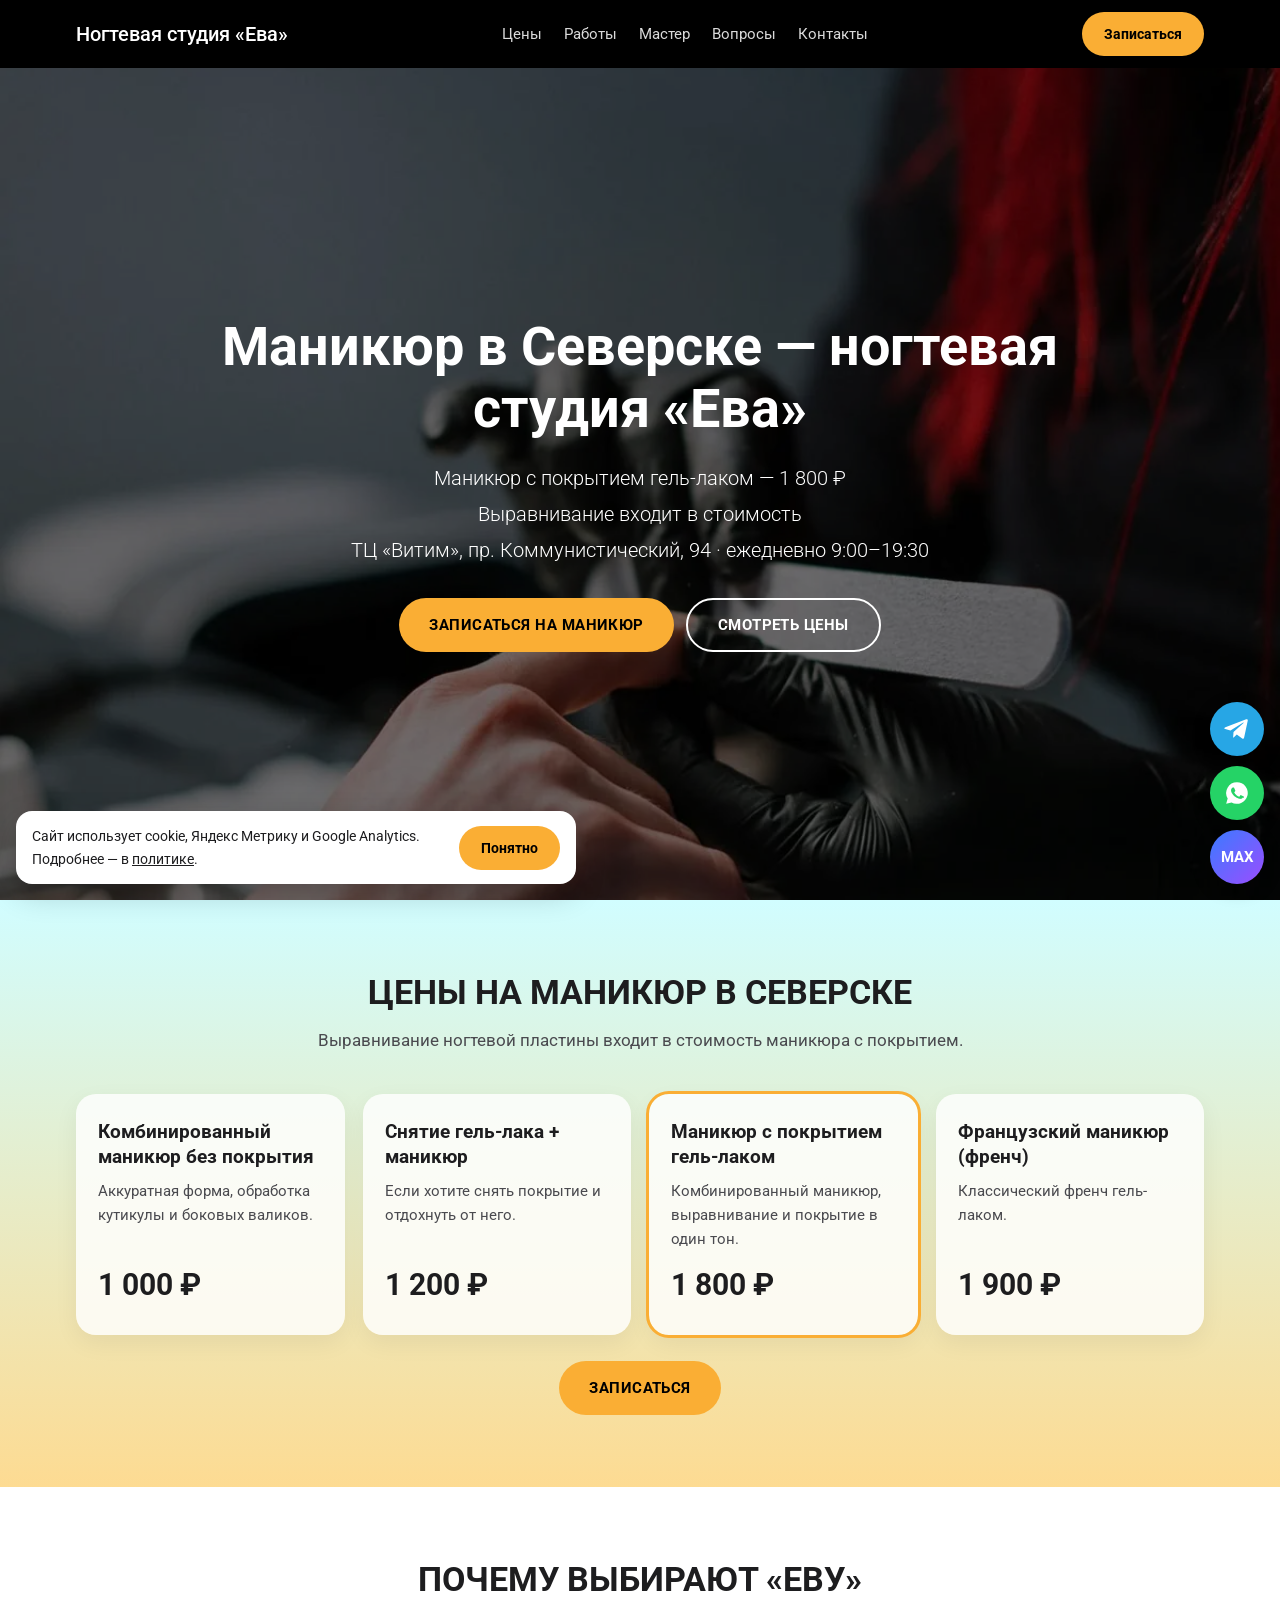
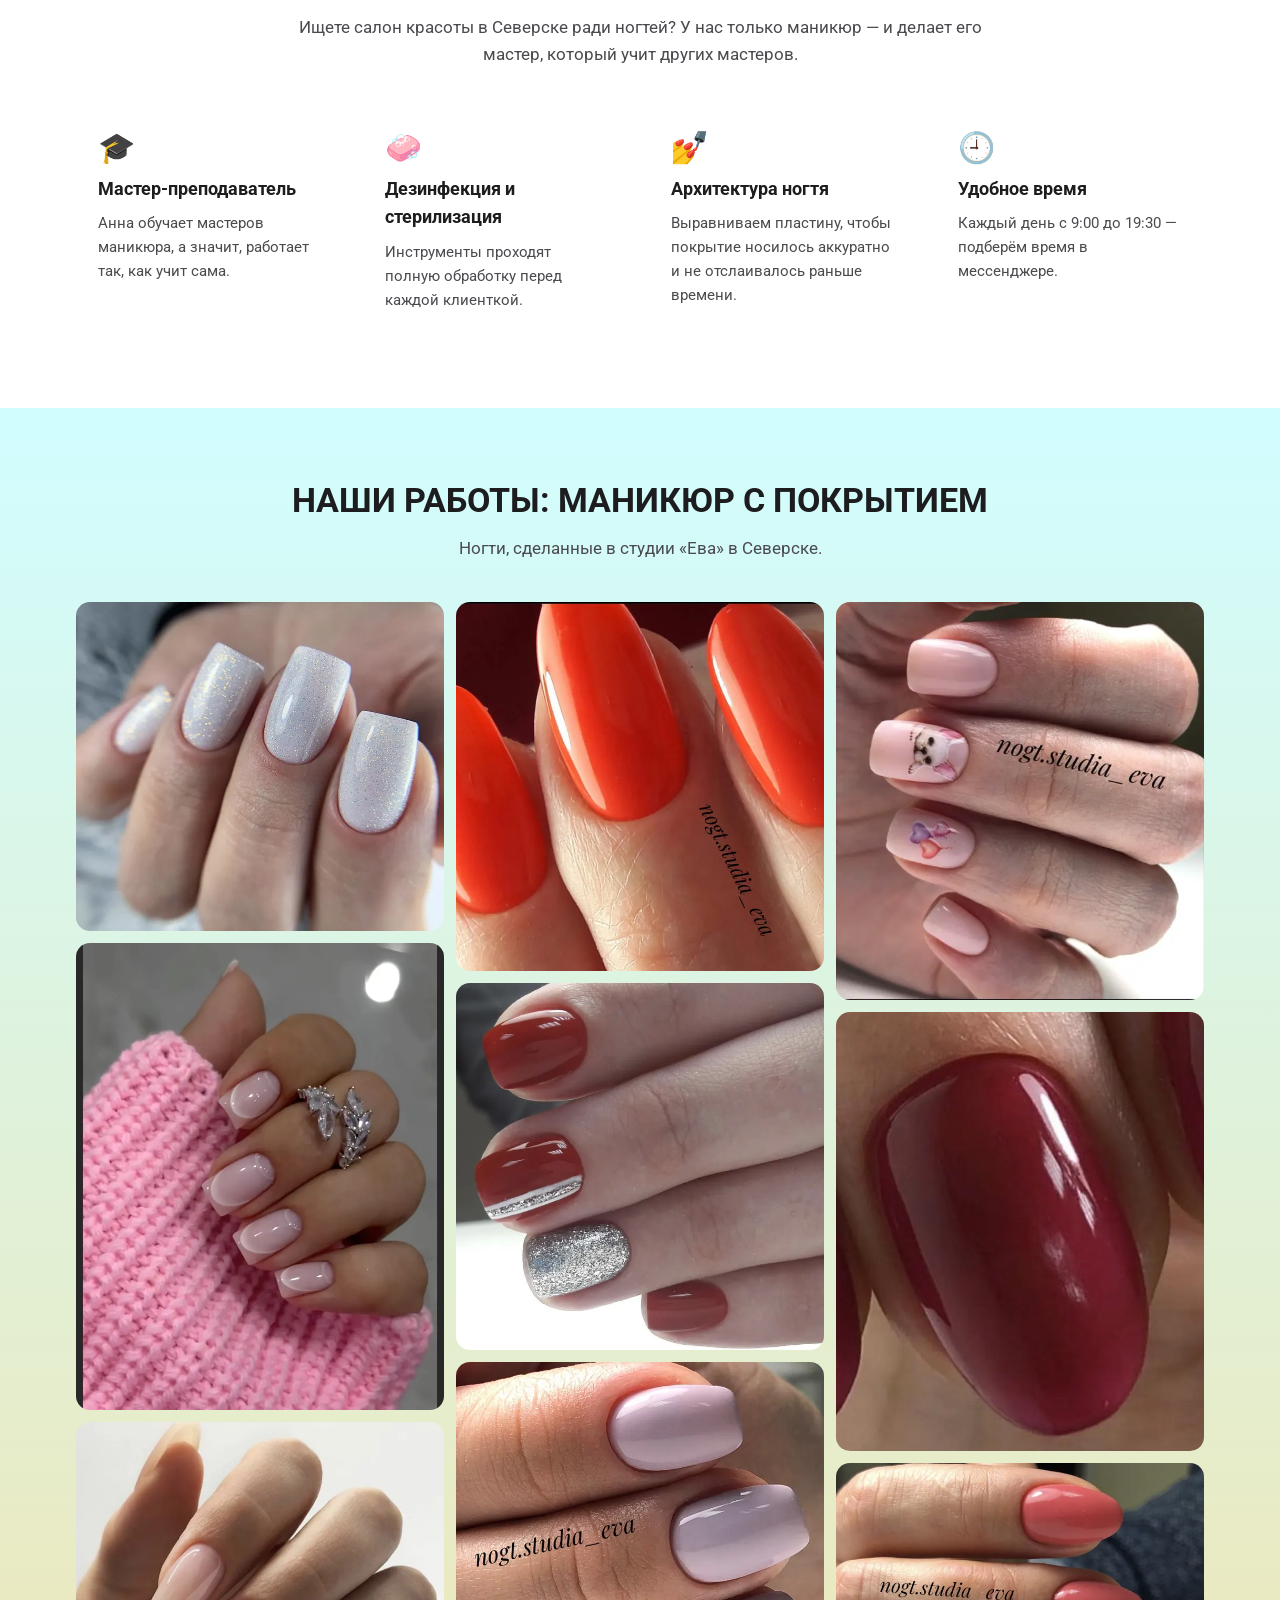
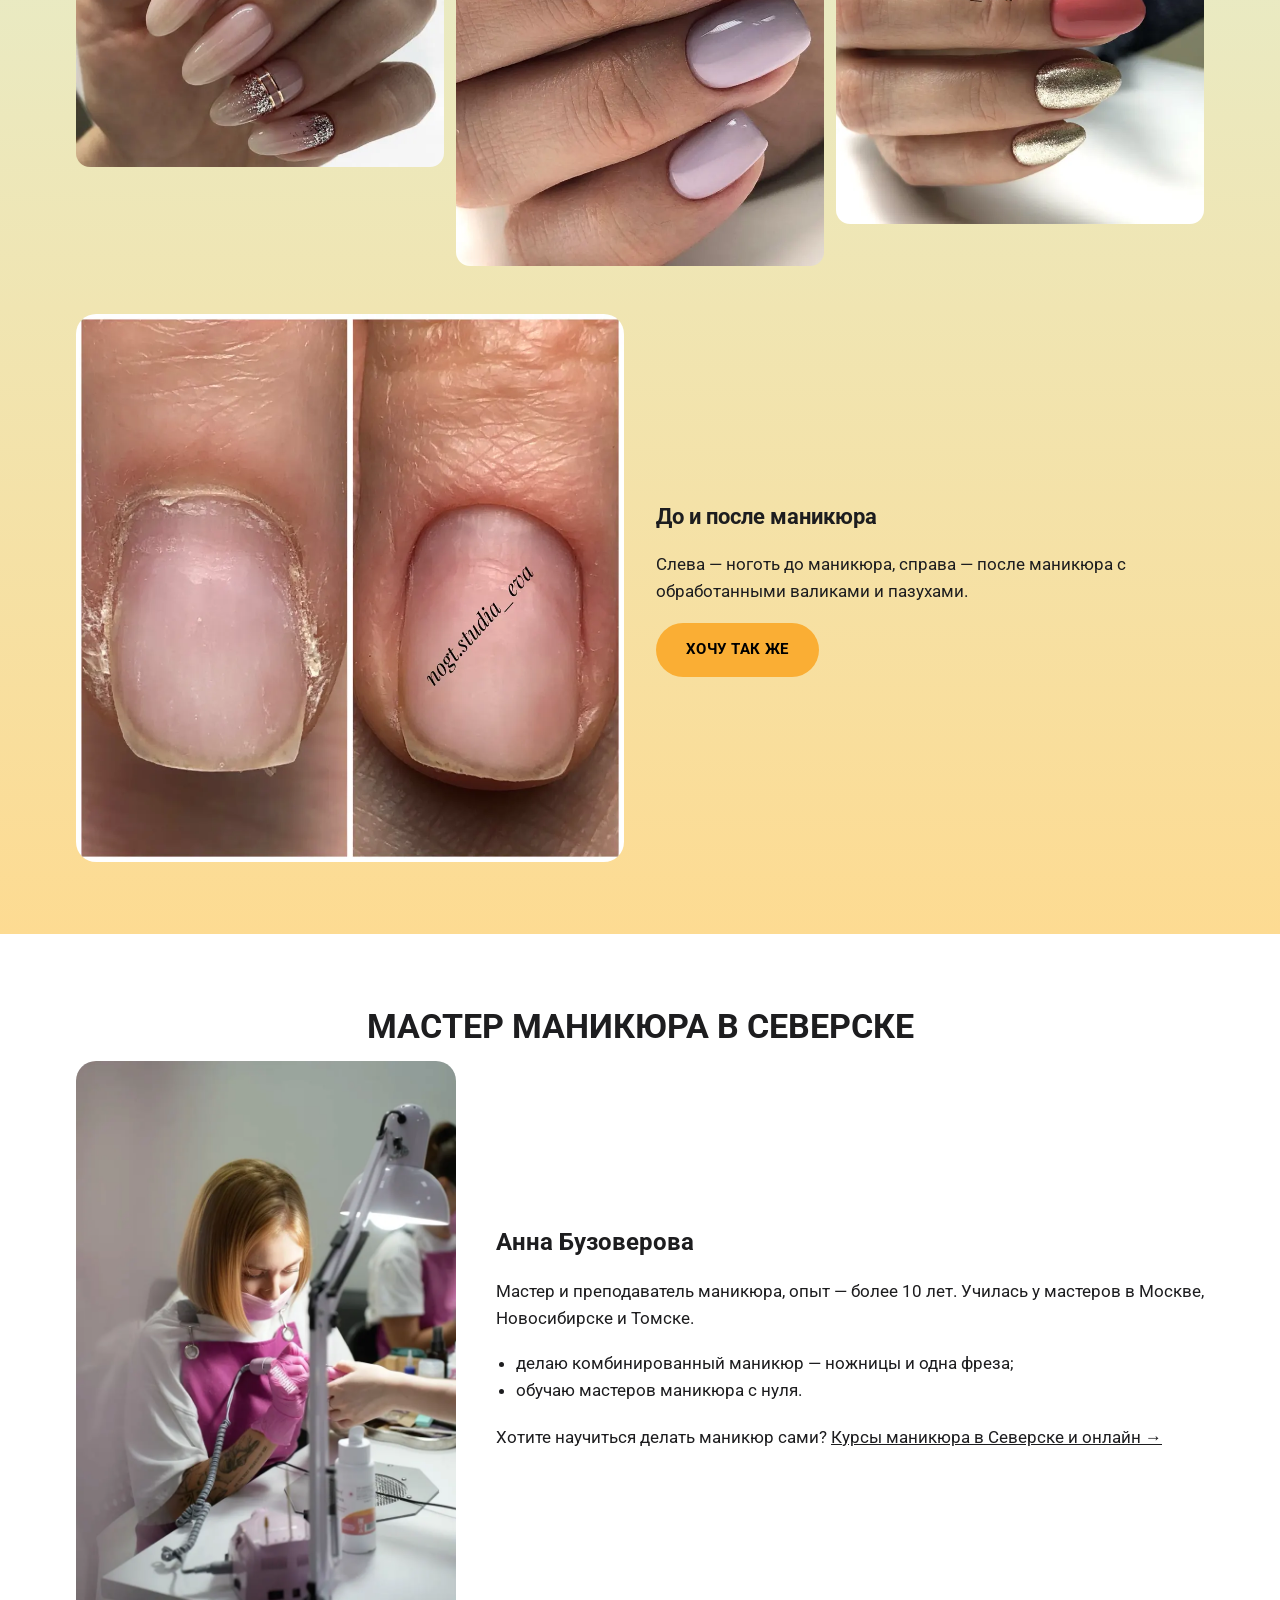
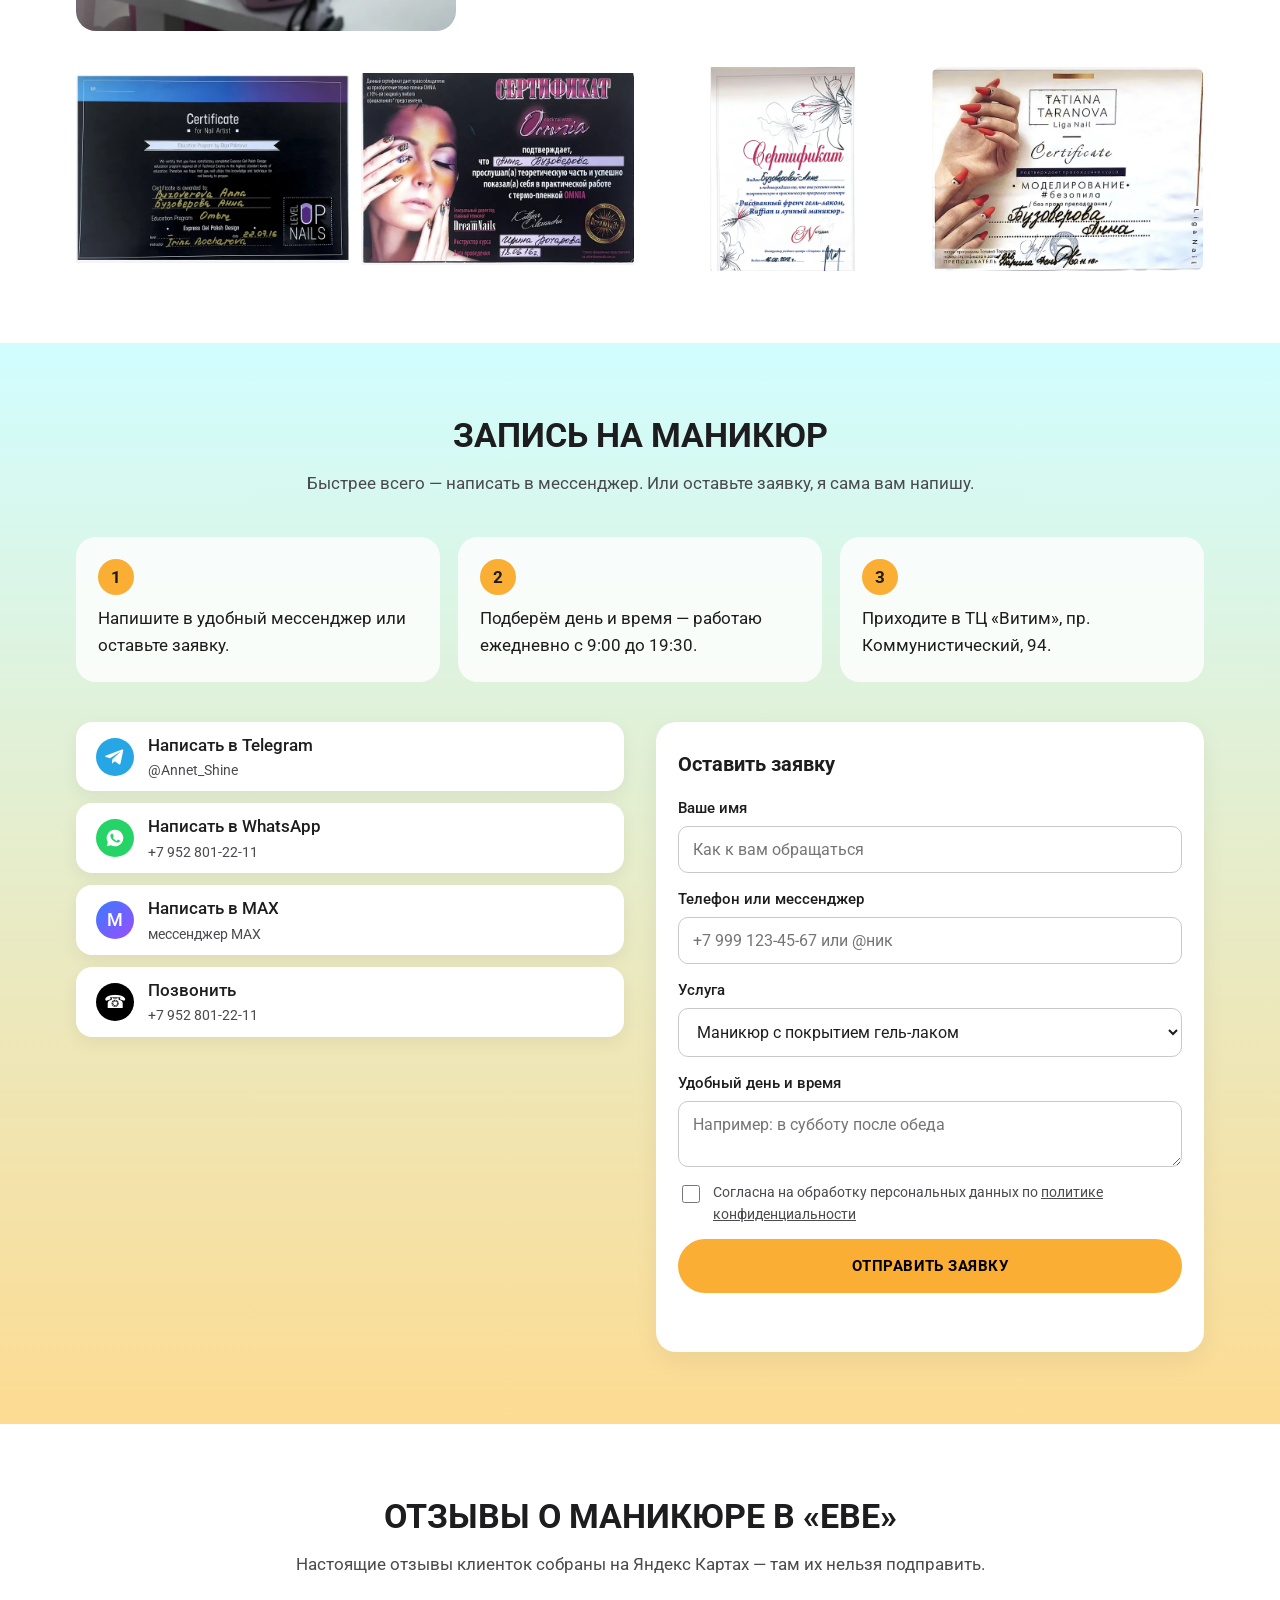
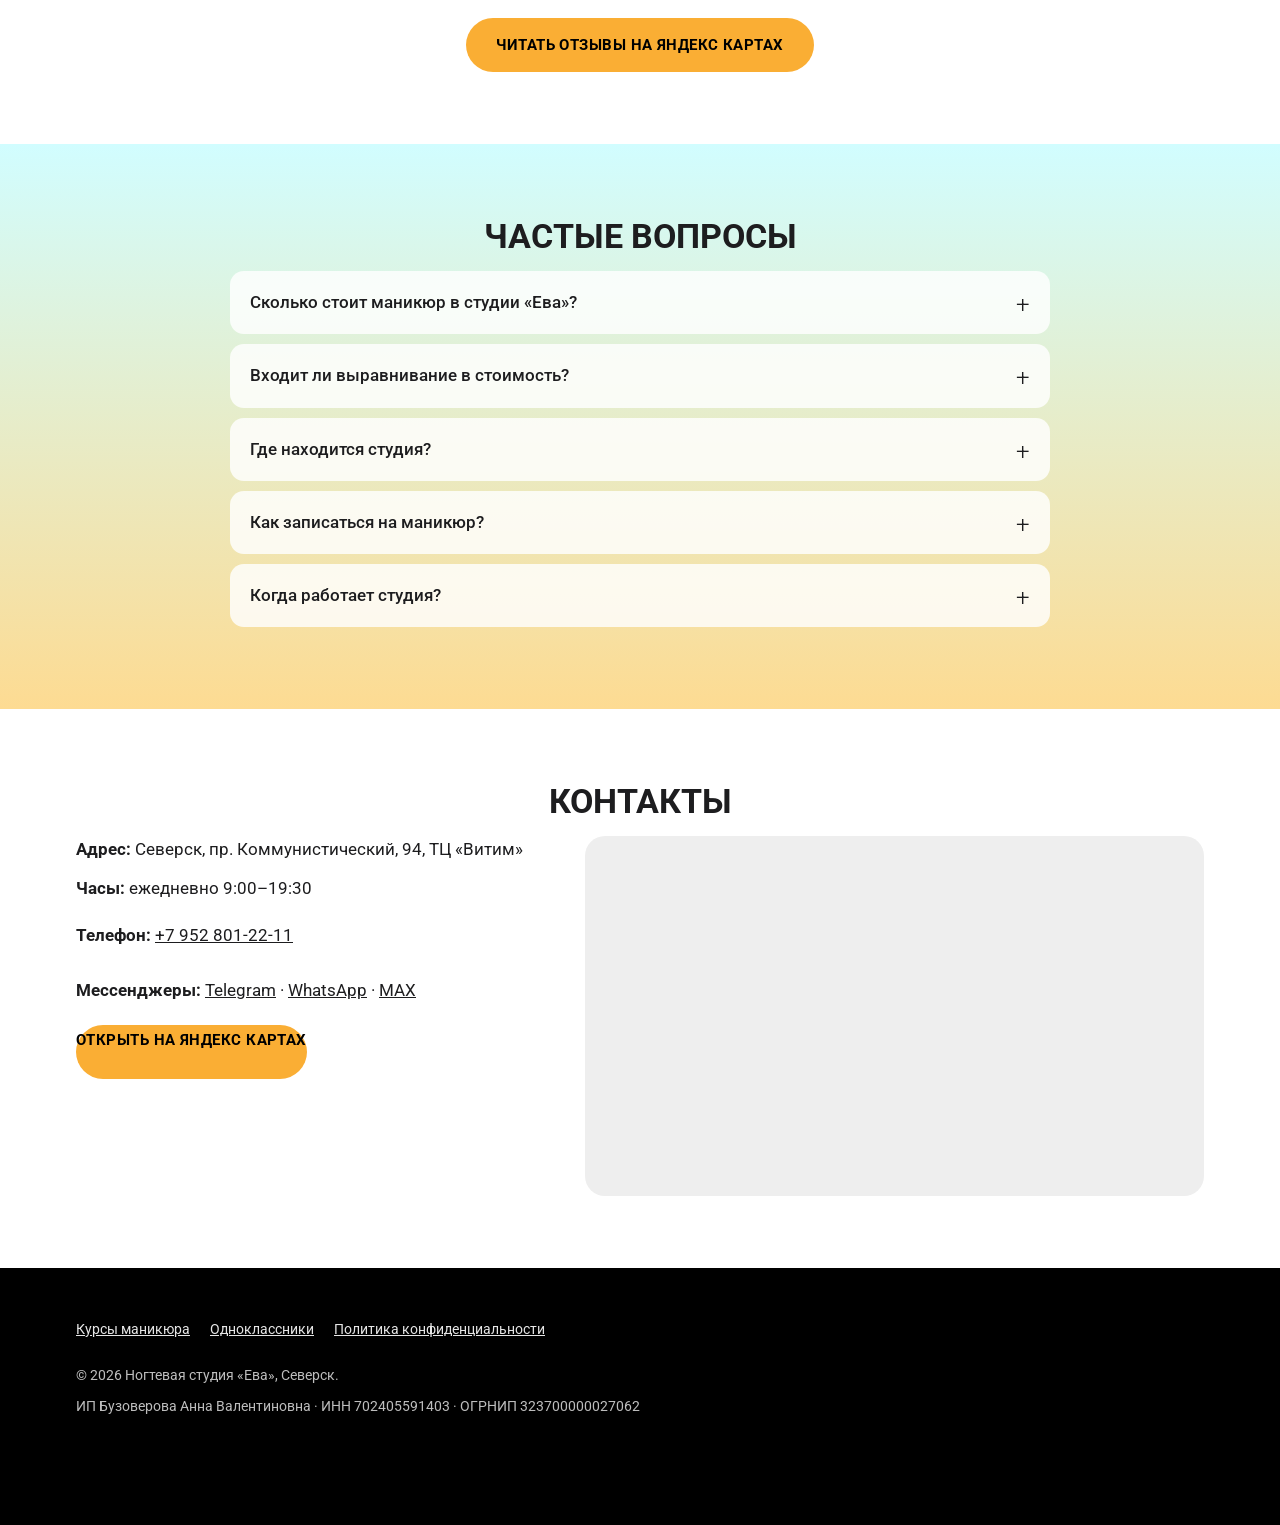
==== commit faaac773: "Google Analytics на сайте услуг, упоминание в политике Co-Authored-By: Claude Sonnet 5.5 <noreply@an" ====
--- a/index.html
+++ b/index.html
@@ -90,6 +90,15 @@
     </script>
     <noscript><div><img src="https://mc.yandex.ru/watch/METRIKA_ID" style="position:absolute; left:-9999px;" alt=""></div></noscript>
     -->
+    <!-- Google Analytics counter -->
+    <script async src="https://www.googletagmanager.com/gtag/js?id=G-YD7Y86XEQZ"></script>
+    <script>
+        window.dataLayer = window.dataLayer || [];
+        function gtag(){dataLayer.push(arguments);}
+        gtag('js', new Date());
+        gtag('config', 'G-YD7Y86XEQZ');
+    </script>
+    <!-- /Google Analytics counter -->
 </head>
 <body>
 
@@ -374,7 +383,7 @@
     </div>
 
     <div class="cookie" id="cookie" hidden>
-        <p>Сайт использует cookie и&nbsp;Яндекс Метрику. Подробнее&nbsp;— в&nbsp;<a href="politika.html">политике</a>.</p>
+        <p>Сайт использует cookie, Яндекс Метрику и&nbsp;Google Analytics. Подробнее&nbsp;— в&nbsp;<a href="politika.html">политике</a>.</p>
         <button type="button" class="btn btn-small" id="cookie-ok">Понятно</button>
     </div>
 
